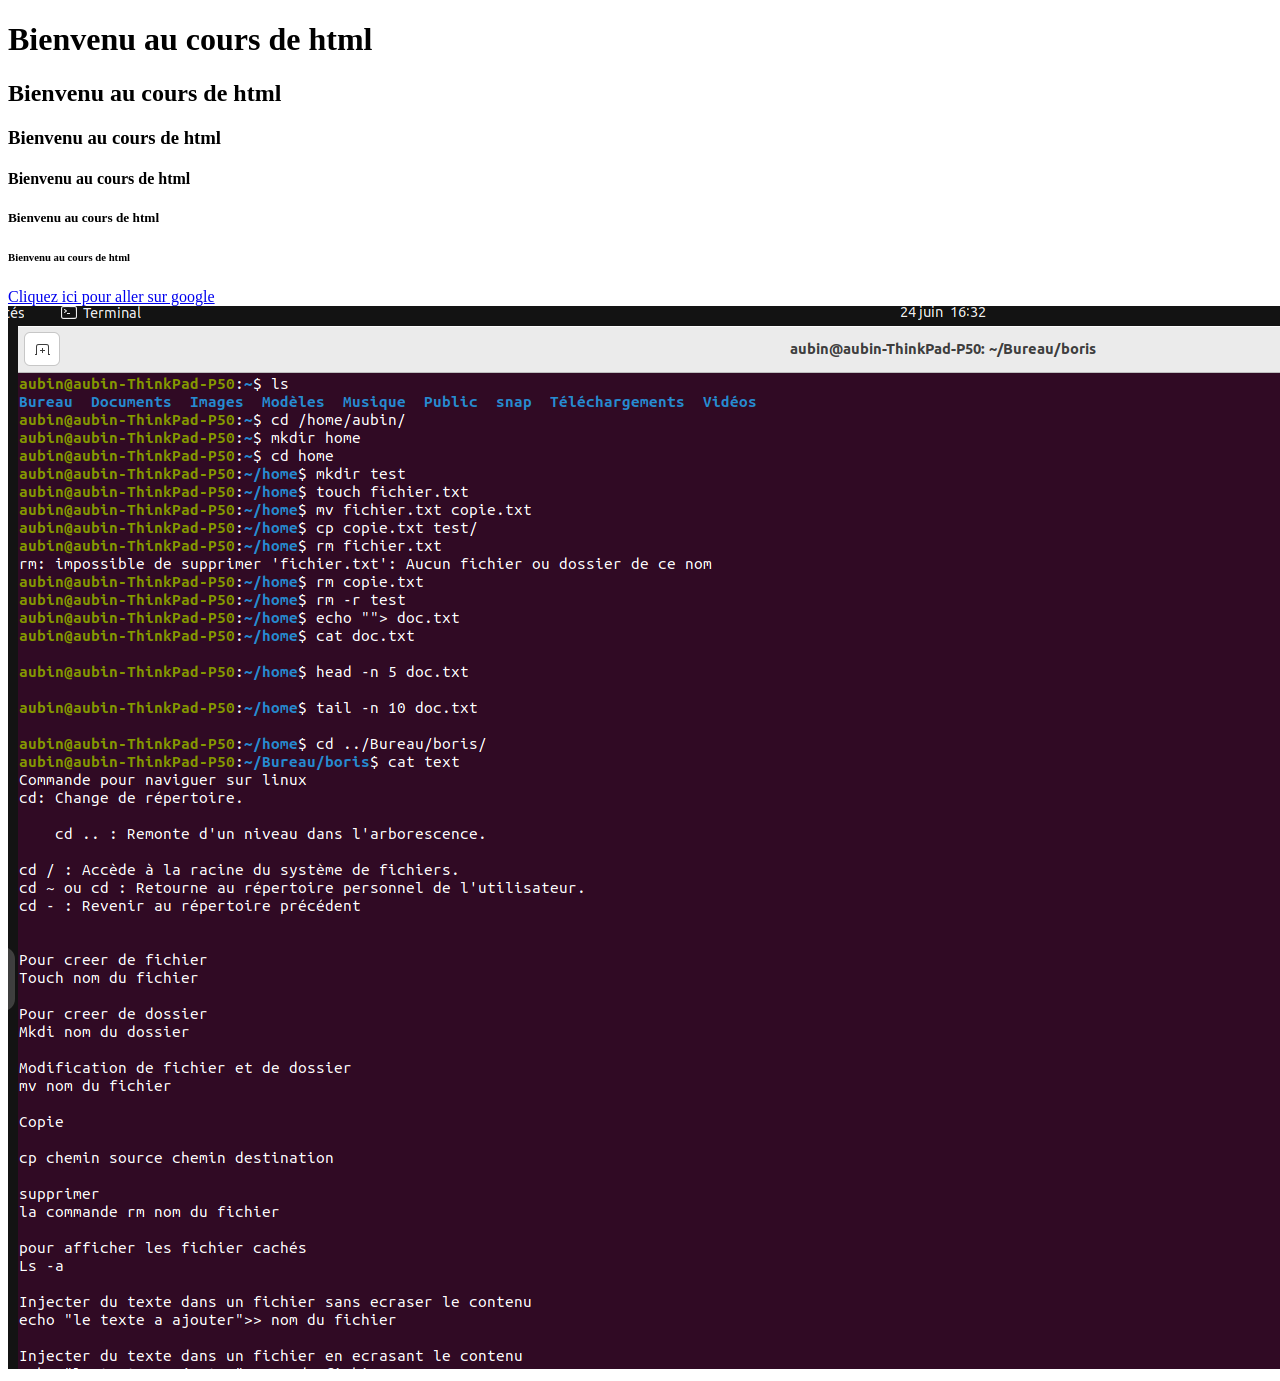
==== index.html @ fdc1e9b5 "first commit" ====
<!DOCTYPE html>
<html>

    <head>
        <meta charset="UTF-8">
        <title>Cours de html</title>
    </head>

    <body>
        <header>

        </header>
        <h1>Bienvenu au cours de html</h1>    
        <h2>Bienvenu au cours de html</h2>
        <h3>Bienvenu au cours de html</h3>
        <h4>Bienvenu au cours de html</h4>
        <h5>Bienvenu au cours de html</h5>
        <h6>Bienvenu au cours de html</h6>
        <a href="https://google.com" target="_blank">Cliquez ici pour aller sur google</a>
        <br>
        <!-- importation d'image -->
        <img src="images/capture1.png" alt="capture d'écran">
        <div>

        </div>
         <section>
            
         </section>
         <footer>
            
         </footer>
    </body>


</html>
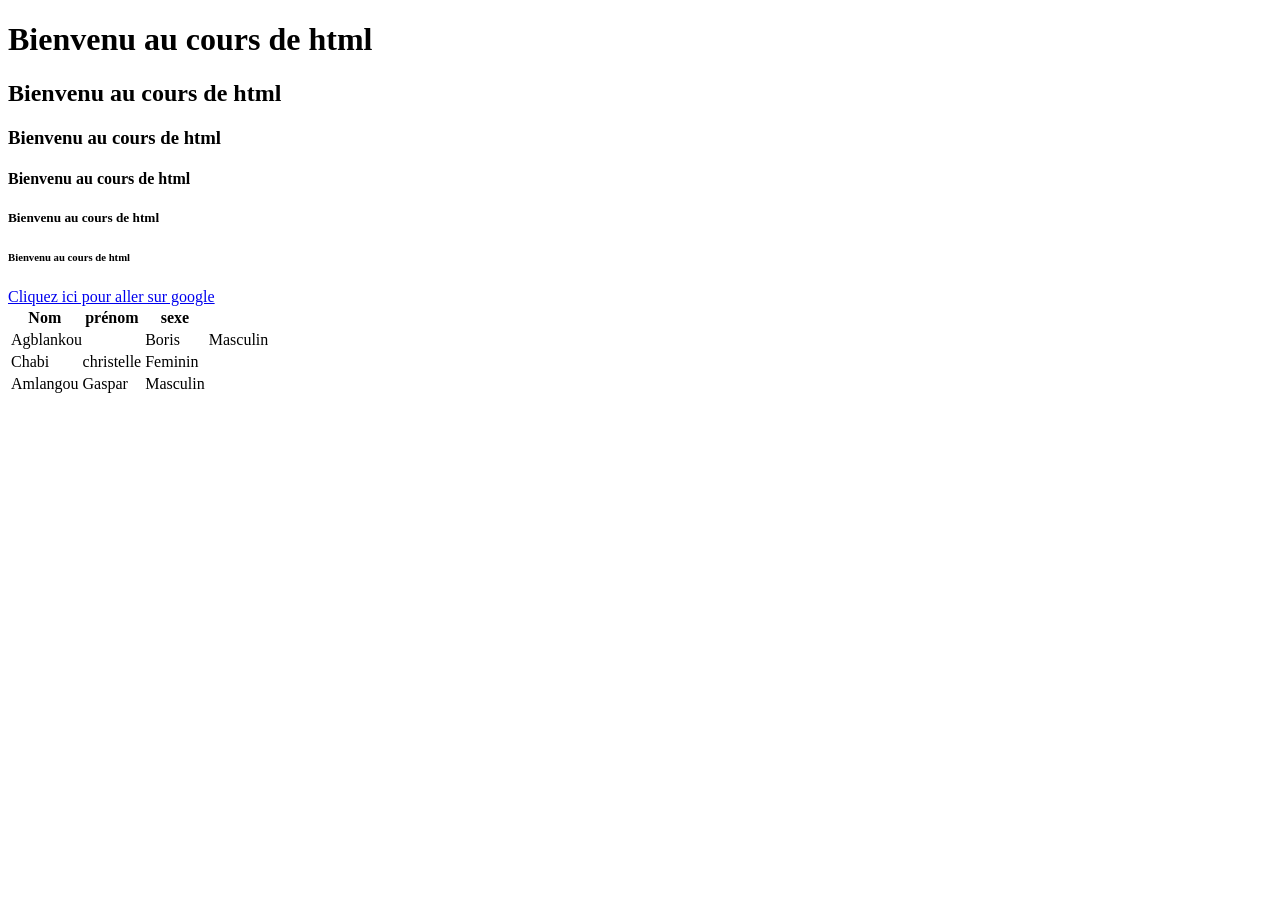
==== commit efc2cc5e: "Creation de profil_entreprise.html" ====
--- a/index.html
+++ b/index.html
@@ -4,6 +4,7 @@
     <head>
         <meta charset="UTF-8">
         <title>Cours de html</title>
+        
     </head>
 
     <body>
@@ -19,7 +20,7 @@
         <a href="https://google.com" target="_blank">Cliquez ici pour aller sur google</a>
         <br>
         <!-- importation d'image -->
-        <img src="images/capture1.png" alt="capture d'écran">
+        <!--<img src="images/capture1.png" alt="capture d'écran"> -->
         <div>
 
         </div>
@@ -29,6 +30,36 @@
          <footer>
             
          </footer>
+         <table>
+            <thead>
+                <tr>
+                    <th>Nom</th>
+                    <th>prénom</th>
+                    <th>sexe</th>
+                </tr>
+
+            </thead>
+            <tbody>
+                <tr>
+                    <td colspan="2">Agblankou</td>
+                    <td>Boris</td>
+                    <td>Masculin</td>
+                </tr>
+                <tr>
+                    <td>Chabi</td>
+                    <td>christelle</td>
+                    <td>Feminin</td>
+                </tr>
+                <tr>
+                    <td>Amlangou</td>
+                    <td>Gaspar</td>
+                    <td>Masculin</td>
+                </tr>
+            </tbody>
+            <tfoot>
+
+            </tfoot>
+         </table>
     </body>
 
 
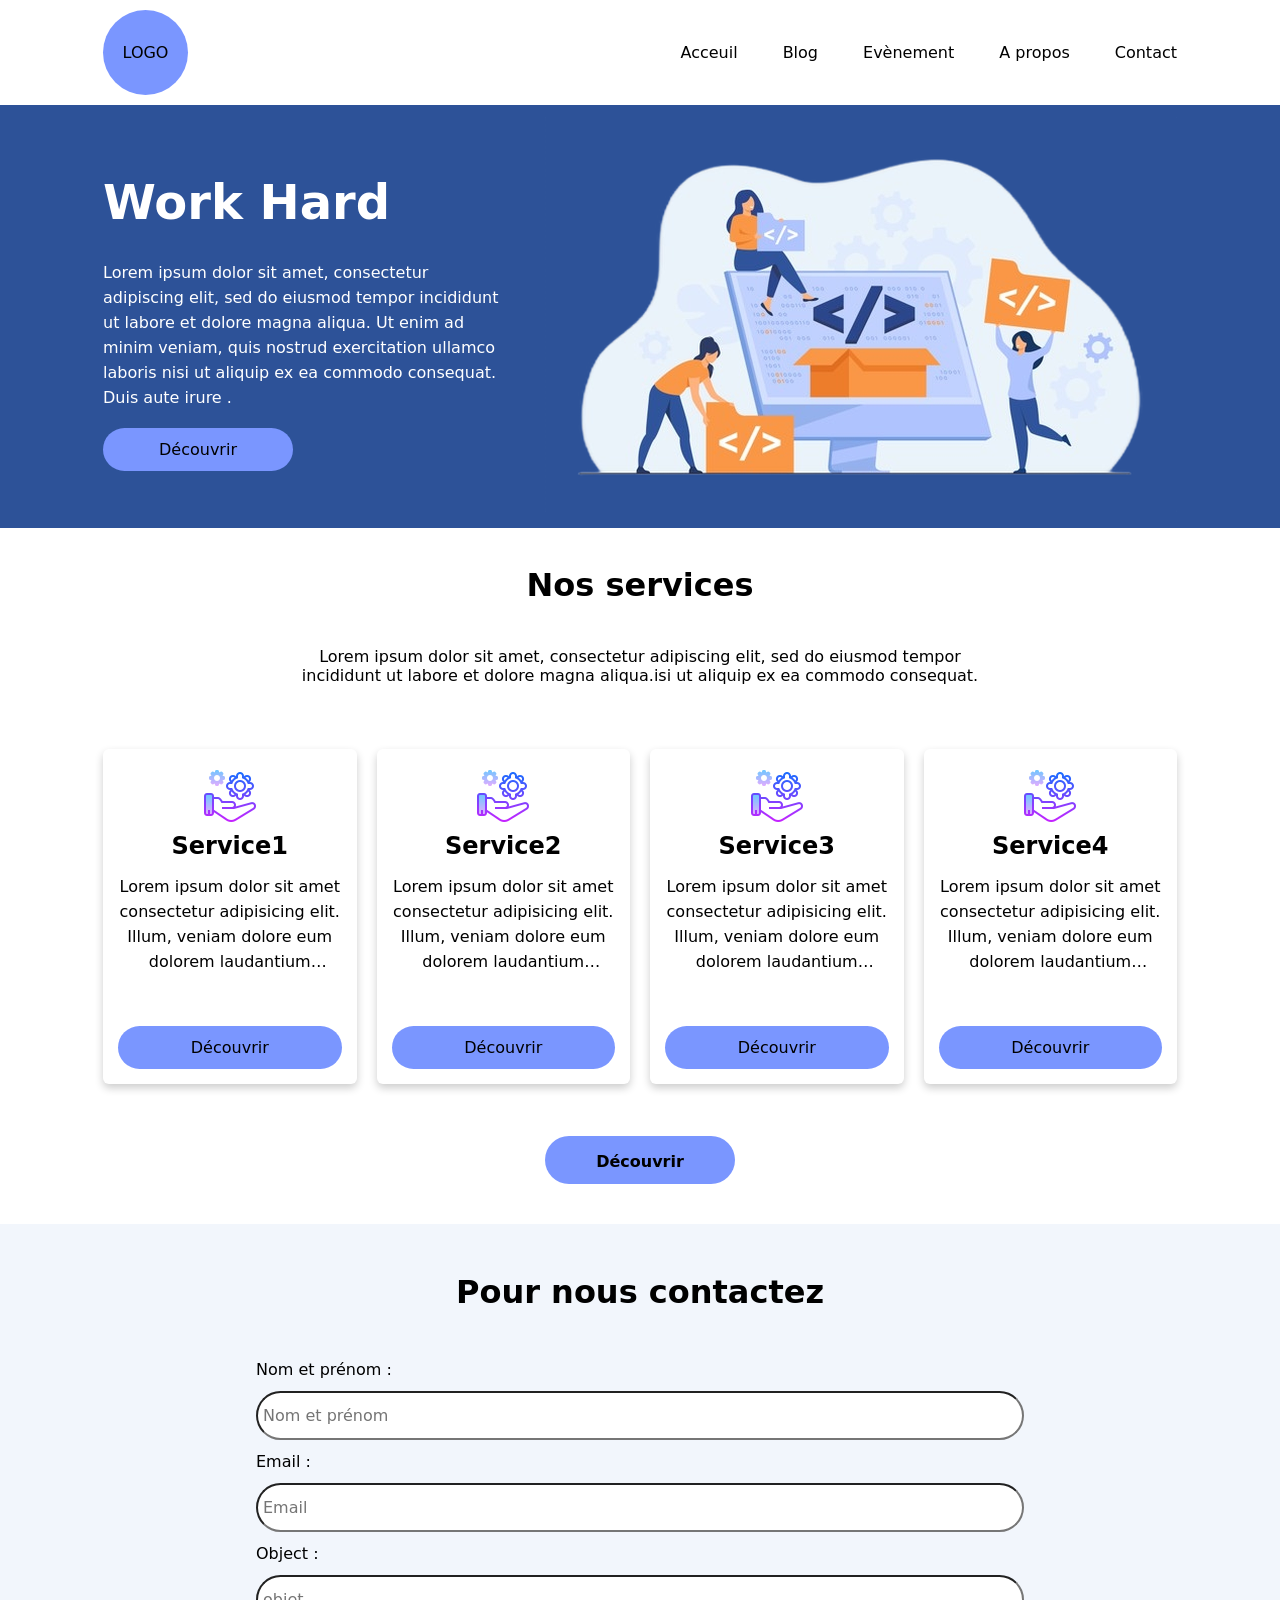
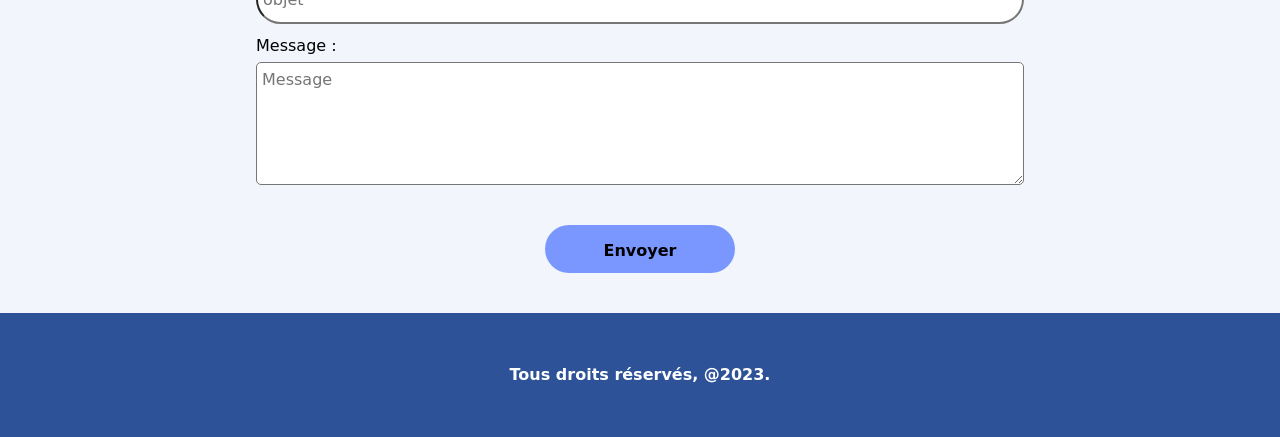
==== commit 454f6406: "Update test.css and index.html" ====
--- a/index.html
+++ b/index.html
@@ -1,66 +1,137 @@
 <!DOCTYPE html>
-<html>
+<html lang="en">
 
-    <head>
-        <meta charset="UTF-8">
-        <title>Cours de html</title>
-        
-    </head>
+<head>
+    <meta charset="UTF-8">
+    <meta name="viewport" content="width=device-width, initial-scale=1.0">
+    <link rel="stylesheet" href="./css/test.css">
+    <title>Document</title>
+</head>
 
-    <body>
-        <header>
+<body>
+    <header class="header">
+        <div class="container">
+            <div class="header_content">
+                <a href="#" class="header_left">
+                    <span>LOGO</span>
+                </a>
+                <ul class="header_right">
+                    <li class="header_right_item"><a href="#">Acceuil</a></li>
+                    <li class="header_right_item"><a href="#">Blog</a></li>
+                    <li class="header_right_item"><a href="#">Evènement</a></li>
+                    <li class="header_right_item"><a href="#">A propos</a></li>
+                    <li class="header_right_item"><a href="#">Contact</a></li>
+                </ul>
+            </div>
+        </div>
+    </header>
+    <main class="main">
+        <!-- banner-->
+        <section class="banner">
+            <div class="container">
+                <div class="banner_content">
+                    <div class="banner_left">
+                        <h1 class="banner_left_title">Work Hard</h1>
+                        <p class="banner_left_text">
+                            Lorem ipsum dolor sit amet, consectetur adipiscing elit, sed do eiusmod tempor incididunt ut
+                            labore et dolore magna aliqua. Ut enim ad minim veniam, quis nostrud exercitation ullamco
+                            laboris nisi ut aliquip ex ea commodo consequat. Duis aute irure .
+                        </p>
+                        <a href="#" class="banner_left_link">Découvrir</a>
+                    </div>
+                    <div class="banner_right">
+                        <img src="./images/image.png" alt="banner_image">
+                    </div>
+                </div>
+            </div>
+        </section>
 
-        </header>
-        <h1>Bienvenu au cours de html</h1>    
-        <h2>Bienvenu au cours de html</h2>
-        <h3>Bienvenu au cours de html</h3>
-        <h4>Bienvenu au cours de html</h4>
-        <h5>Bienvenu au cours de html</h5>
-        <h6>Bienvenu au cours de html</h6>
-        <a href="https://google.com" target="_blank">Cliquez ici pour aller sur google</a>
-        <br>
-        <!-- importation d'image -->
-        <!--<img src="images/capture1.png" alt="capture d'écran"> -->
-        <div>
-
+        <!--services-->
+        <section class="services">
+            <div class="container">
+                <div class="services_content">
+                    <h2 class="service_title">Nos services</h2>
+                    <p class="service_description">Lorem ipsum dolor sit amet, consectetur adipiscing elit, sed do
+                        eiusmod tempor incididunt ut labore et dolore magna aliqua.isi ut aliquip ex ea commodo
+                        consequat.
+                    </p>
+                    <div class="services_list">
+                        <div class="services_list_item">
+                            <img src="./images/icon.png" alt="icon" class="service_image">
+                            <h3 class="service_sub_title">Service1</h3>
+                            <p class="service_sub_description">Lorem ipsum dolor sit amet consectetur adipisicing elit.
+                                Illum, veniam dolore eum dolorem laudantium exercitationem blanditiis dolores, corrupti
+                                vel, nihil sit! Ad, maiores praesentium magni incidunt perferendis quo suscipit placeat.
+                            </p>
+                            <div class="banner_left_link">
+                                <a href="#">Découvrir</a>
+                            </div>
+                        </div>
+                        <div class="services_list_item">
+                            <img src="./images/icon.png" alt="icon" class="service_image">
+                            <h3 class="service_sub_title">Service2</h3>
+                            <p class="service_sub_description">Lorem ipsum dolor sit amet consectetur adipisicing elit.
+                                Illum, veniam dolore eum dolorem laudantium exercitationem blanditiis dolores, corrupti
+                                vel, nihil sit! Ad, maiores praesentium magni incidunt perferendis quo suscipit placeat.
+                            </p>
+                            <div class="banner_left_link">
+                                <a href="#">Découvrir</a>
+                            </div>
+                        </div>
+                        <div class="services_list_item">
+                            <img src="./images/icon.png" alt="icon" class="service_image">
+                            <h3 class="service_sub_title">Service3</h3>
+                            <p class="service_sub_description">Lorem ipsum dolor sit amet consectetur adipisicing elit.
+                                Illum, veniam dolore eum dolorem laudantium exercitationem blanditiis dolores, corrupti
+                                vel, nihil sit! Ad, maiores praesentium magni incidunt perferendis quo suscipit placeat.
+                            </p>
+                            <div class="banner_left_link">
+                                <a href="#">Découvrir</a>
+                            </div>
+                        </div>
+                        <div class="services_list_item">
+                            <img src="./images/icon.png" alt="icon" class="service_image">
+                            <h3 class="service_sub_title">Service4</h3>
+                            <p class="service_sub_description">Lorem ipsum dolor sit amet consectetur adipisicing elit.
+                                Illum, veniam dolore eum dolorem laudantium exercitationem blanditiis dolores, corrupti
+                                vel, nihil sit! Ad, maiores praesentium magni incidunt perferendis quo suscipit placeat.
+                            </p>
+                            <div class="banner_left_link">
+                                <a href="#">Découvrir</a>
+                            </div>
+                        </div>
+                    </div>
+                    <div class="services_content_button">
+                        <a href="#">Découvrir</a>
+                    </div>
+                </div>
+            </div>
+        </section>
+        <section class="formulaire">
+            <div class="container">
+                <div class="formulaire_content">
+                    <h2 class="formulaire_content_title">Pour nous contactez</h2>
+                    <form action="">
+                        <label for="nom">Nom et prénom :</label>
+                        <input type="text" id="nom" placeholder="Nom et prénom">
+                        <label for="email">Email :</label>
+                        <input type="email" id="email" placeholder="Email">
+                        <label for="objet">Object :</label>
+                        <input type="text" id="Object" placeholder="objet">
+                        <label for="message">Message :</label>
+                        <textarea name="message" id="message" rows="6" placeholder="Message"></textarea>
+                        <div class="services_content_button"><a href="#">Envoyer</a></div>
+                    </form>
+                </div>
+            </div>
+        </section>
+    </main>
+    <footer class="footer">
+        <div class="container">
+            <div class="footer_content">
+                <p>Tous droits réservés, @2023.</p>
+            </div>
         </div>
-         <section>
-            
-         </section>
-         <footer>
-            
-         </footer>
-         <table>
-            <thead>
-                <tr>
-                    <th>Nom</th>
-                    <th>prénom</th>
-                    <th>sexe</th>
-                </tr>
-
-            </thead>
-            <tbody>
-                <tr>
-                    <td colspan="2">Agblankou</td>
-                    <td>Boris</td>
-                    <td>Masculin</td>
-                </tr>
-                <tr>
-                    <td>Chabi</td>
-                    <td>christelle</td>
-                    <td>Feminin</td>
-                </tr>
-                <tr>
-                    <td>Amlangou</td>
-                    <td>Gaspar</td>
-                    <td>Masculin</td>
-                </tr>
-            </tbody>
-            <tfoot>
-
-            </tfoot>
-         </table>
-    </body>
-
-
+    </footer>
+</body>
 </html>
--- a/css/test.css
+++ b/css/test.css
@@ -0,0 +1,209 @@
+*{
+    margin: 0;
+    padding: 0;
+    font-size: 16px;
+    color: #000000;
+    font-family: system-ui;
+}
+
+body{
+    overflow-x:hidden ;
+}
+
+a{
+    text-decoration:none;
+}
+a:visited, a:focus{
+    color: initial;
+}
+
+ul li {
+    list-style: none;
+}
+
+img, svg{
+    width: 100%;
+    height: auto;
+}
+
+.container{
+    max-width: 1074px;
+    margin-right: auto;
+    margin-left: auto;
+    padding-right: 15px;
+    padding-left: 15px;
+}
+
+main.main{
+   min-height: calc(100vh - (105px + 124px)); 
+}
+
+/* header */
+.header{
+    background-color: #fff;
+    box-shadow: 0px 10px 35px 0px #0000000d;
+}
+.header_content{
+    display: flex;
+    justify-content: space-between;
+    align-items: center;
+    padding-top: 10px;
+    padding-bottom: 10px;
+}
+.header_left{
+    display: block;
+    width: 85px;
+    height: 85px;
+    border-radius: 50%;
+    background-color: #7A96FF;
+    text-align: center;
+}
+.header_left span{
+    line-height: 85px;
+}
+.header_right{
+    display: flex;
+    gap: 45px;
+}
+
+/*footer*/
+.footer{
+    background-color: #2D5298;
+}
+.footer_content{
+    min-height: 124px;
+    text-align: center;
+}
+.footer_content p{
+    color:#fff;
+    line-height: 124px;
+    font-weight: 700;
+}
+
+/* main */
+.banner{
+    background-color: #2D5298;
+}
+.banner_content{
+    padding: 12px 0;
+    display: flex;
+    align-items: center;
+    justify-content: space-between;
+    gap: 20px;
+} 
+.banner_left{
+    width: 400px;
+}
+.banner_left_title{
+    font-size: 48px;
+    color:#fff;
+    margin-bottom:30px
+}
+.banner_left_text{
+    line-height: 25px;
+    color: #fff;
+    margin-bottom: 30px;
+}
+.banner_left_link{
+    background-color: #7A96FF;
+    padding:12px 56px;
+    border-radius: 35px;
+}
+/*Nos services*/
+
+.services_content h2{
+    text-align: center;
+    font-size: 32px;
+    margin-top: 38px;
+    margin-bottom: 43px;
+}
+.services_content p{
+    max-width: 699px;
+    margin-right: auto;
+    margin-bottom: 52px;
+    margin-left: auto;
+    text-align: center;
+}
+.services_list{
+    display: flex;
+    padding: 12px 0;
+    justify-content: space-between;
+    gap: 20px;
+}
+.services_list_item{
+    width: 241px;
+    text-align: center;
+    box-shadow: 0px 4px 9px 0px #00000033;
+    padding: 15px;
+    border-radius: 6px;
+}
+.services_list_item img {
+    display: inline-block;
+    width: 64px;
+}
+.services_list_item h3{
+    font-size: 24px;
+    text-align: center;
+    margin-bottom: 14px;
+}
+.services_list_item p{
+    line-height: 25px;
+    display: -webkit-box;
+    line-clamp: 4;
+    -webkit-line-clamp: 4;
+    text-overflow:ellipsis;
+    -webkit-box-orient: vertical;
+    overflow: hidden;
+}
+.services_content_button{
+    background-color:#7A96FF ;
+    text-align: center;
+    width: 90px;
+    padding: 12px 50px ;
+    margin: 40px auto;
+    border-radius: 35px ;
+    font-size: 20px ;
+    font-weight: 700;
+
+}
+
+/*Formulaire*/
+
+.formulaire
+{
+    background-color: #F2F6FC;
+}
+.formulaire_content
+{
+    display: flex;
+    flex-direction: column;
+    align-items: center;
+}
+.formulaire_content_title
+{
+    margin: 52px 0;
+    font-size: 32px;
+    font-weight: bold;
+    line-height: 100%;
+}
+.formulaire_content form
+{
+    display: flex;
+    flex-direction: column;
+    
+}
+.formulaire_content form input{
+    width: 759px;
+    border-radius: 35px;
+    padding-left:  5px;
+    height: 45px;
+    margin: 12px 0;
+   
+}
+.formulaire_content form textarea
+{
+    border-radius: 5px;
+    padding-left: 5px;
+    padding-top: 7px;
+    margin-top: 7px;
+}
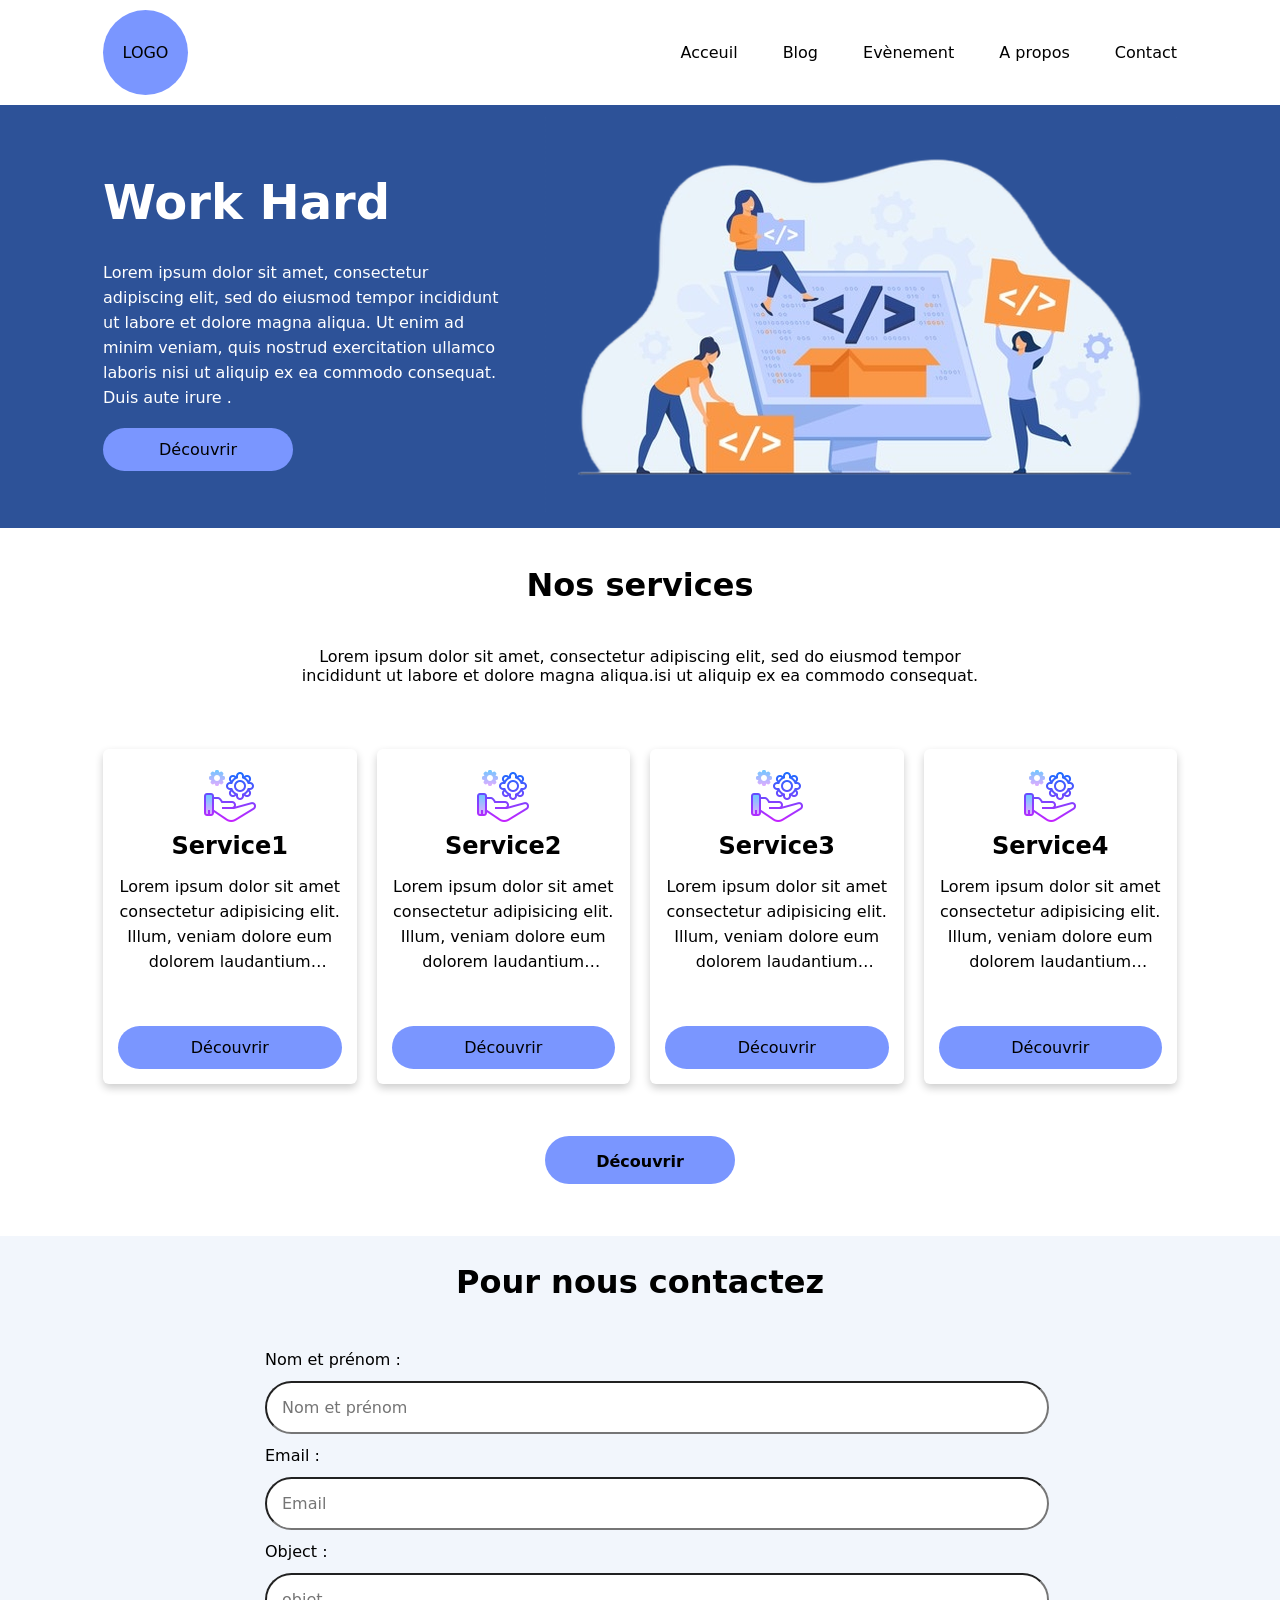
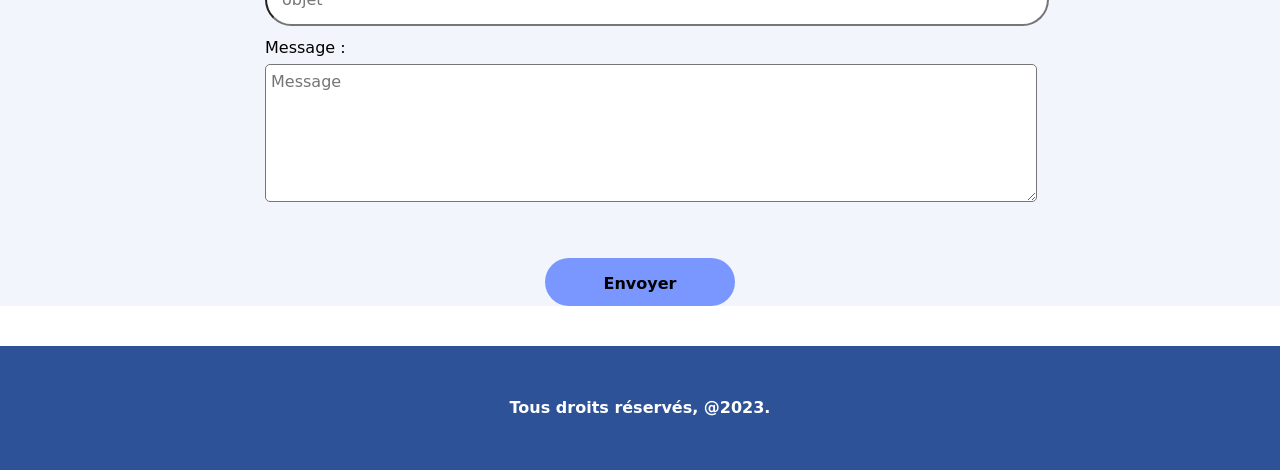
==== commit db8ed31d: "Do responsive market we Work and add icon hamburger max-width 737px" ====
--- a/index.html
+++ b/index.html
@@ -10,8 +10,14 @@
 
 <body>
     <header class="header">
+        
         <div class="container">
             <div class="header_content">
+                <div class="hamburger">
+  <span></span>
+  <span></span>
+  <span></span>
+</div>
                 <a href="#" class="header_left">
                     <span>LOGO</span>
                 </a>
@@ -112,14 +118,22 @@
                 <div class="formulaire_content">
                     <h2 class="formulaire_content_title">Pour nous contactez</h2>
                     <form action="">
-                        <label for="nom">Nom et prénom :</label>
-                        <input type="text" id="nom" placeholder="Nom et prénom">
-                        <label for="email">Email :</label>
-                        <input type="email" id="email" placeholder="Email">
-                        <label for="objet">Object :</label>
-                        <input type="text" id="Object" placeholder="objet">
-                        <label for="message">Message :</label>
-                        <textarea name="message" id="message" rows="6" placeholder="Message"></textarea>
+                       <div class="formulaire_list">
+                            <label for="nom">Nom et prénom :</label>
+                            <input type="text" id="nom" placeholder="Nom et prénom">
+                        </div>
+                        <div class="formulaire_list">
+                            <label for="email">Email :</label>
+                            <input type="email" id="email" placeholder="Email">
+                        </div>
+                        <div class="formulaire_list">
+                            <label for="objet">Object :</label>
+                            <input type="text" id="Object" placeholder="objet">
+                        </div>
+                        <div class="formulaire_list">
+                            <label for="message">Message :</label>
+                            <textarea name="message" id="message" rows="6" placeholder="Message"></textarea>
+                       </div>
                         <div class="services_content_button"><a href="#">Envoyer</a></div>
                     </form>
                 </div>
--- a/css/test.css
+++ b/css/test.css
@@ -39,6 +39,22 @@
 }
 
 /* header */
+
+    .hamburger {
+      width: 30px;
+      height: 25px;
+      display: none;
+      flex-direction: column;
+      justify-content: space-between;
+      cursor: pointer;
+    }
+
+    .hamburger span {
+      display: block;
+      height: 4px;
+      background-color: #333;
+      border-radius: 2px;
+    }
 .header{
     background-color: #fff;
     box-shadow: 0px 10px 35px 0px #0000000d;
@@ -175,29 +191,33 @@
 }
 .formulaire_content
 {
-    display: flex;
-    flex-direction: column;
-    align-items: center;
+    padding: 0 157px;
 }
 .formulaire_content_title
 {
+    
     margin: 52px 0;
     font-size: 32px;
     font-weight: bold;
     line-height: 100%;
+    text-align: center;
+    padding-top: 30px;
 }
 .formulaire_content form
 {
-    display: flex;
-    flex-direction: column;
-    
-}
-.formulaire_content form input{
-    width: 759px;
+    max-width: 750px;
+    margin: 0 auto;
+}
+.formulaire_content form label
+{
+    display: block;
+}
+.formulaire_content form input,textarea{
     border-radius: 35px;
     padding-left:  5px;
-    height: 45px;
+    padding: 15px;
     margin: 12px 0;
+    width: 100%;
    
 }
 .formulaire_content form textarea
@@ -206,4 +226,40 @@
     padding-left: 5px;
     padding-top: 7px;
     margin-top: 7px;
+}
+
+
+@media (max-width: 942px){
+    .services_list{
+        flex-wrap: wrap;
+        
+    }
+    
+}
+@media (max-width: 668px){
+       .banner_right{
+        display: none;
+    } 
+    .header_right
+    {
+        flex-wrap: wrap;
+    }
+    .banner_left
+    {
+        width: 100%;
+    }
+   
+}
+@media (max-width: 737px){
+    .header_right{
+        display: none;
+        
+    }
+    .hamburger
+    {
+        position: absolute;
+        display: flex;
+        top: 50px;
+        right: 0px;
+    }
 }
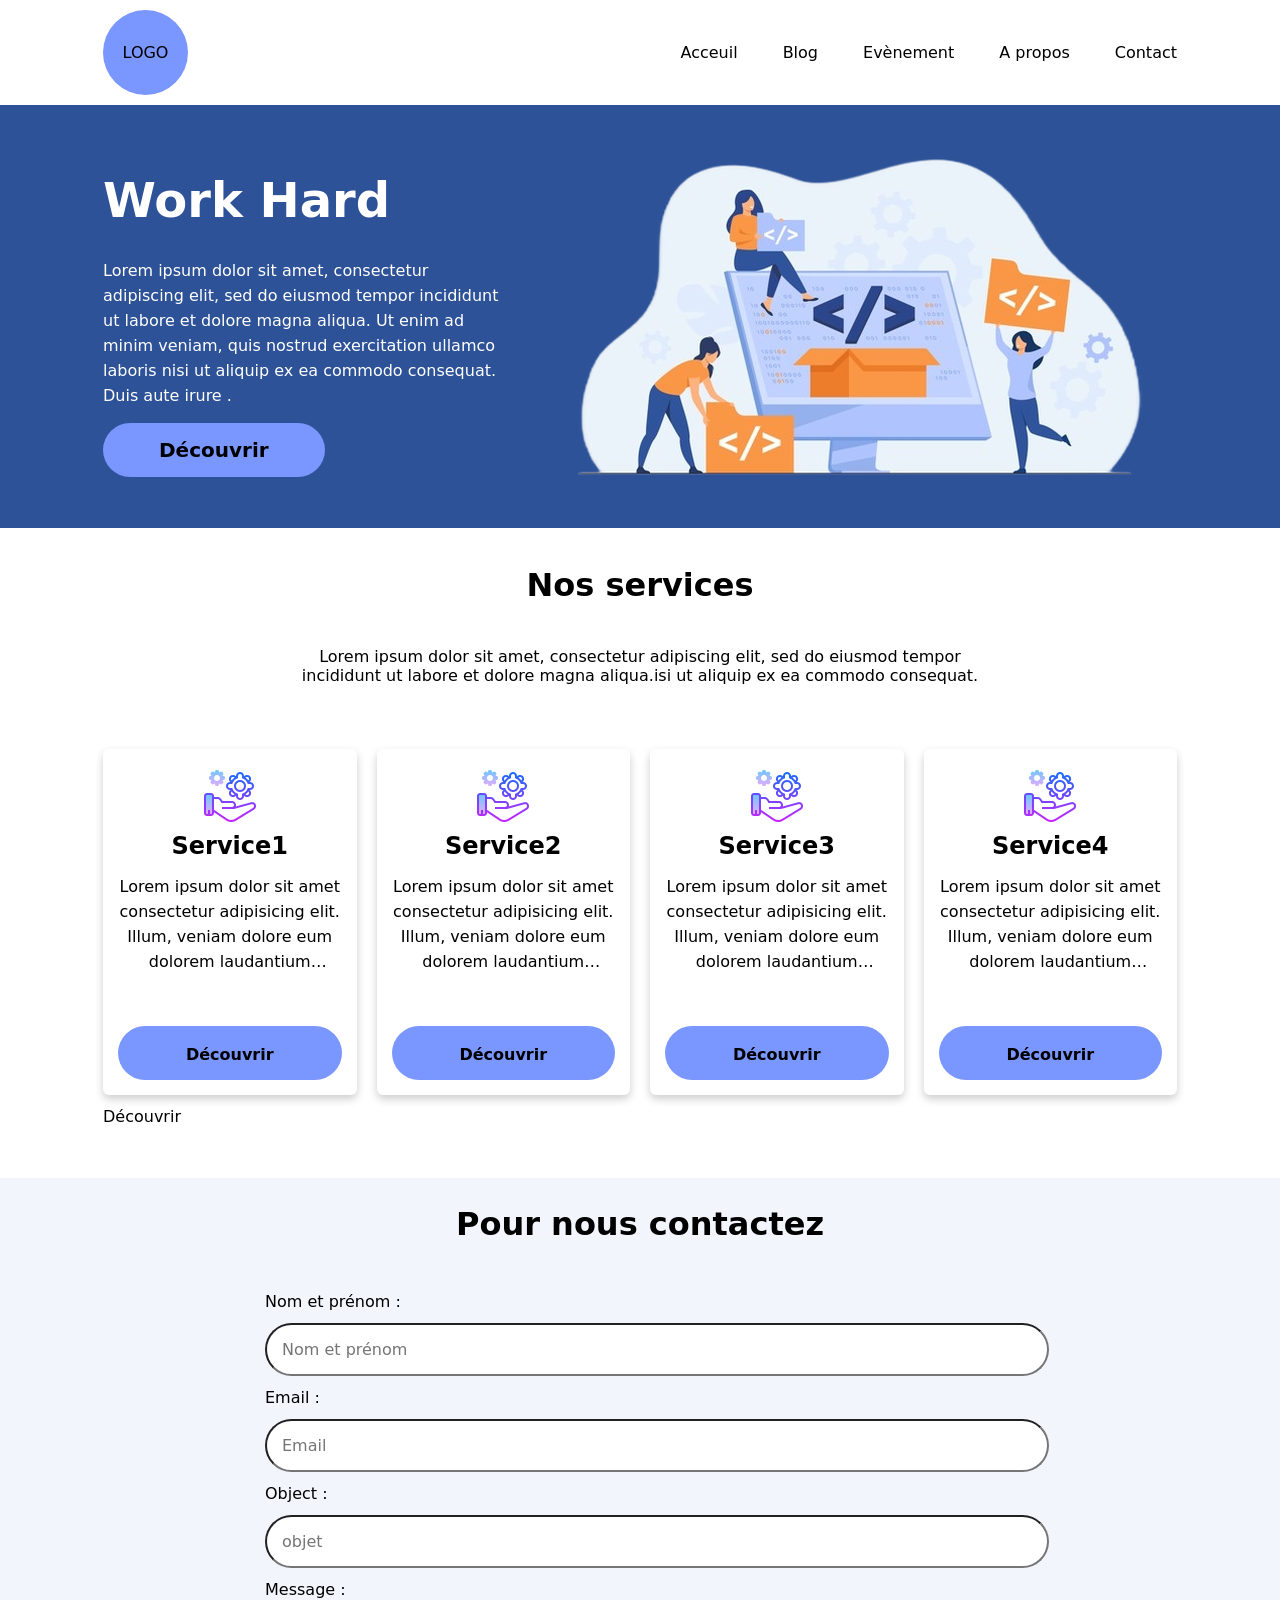
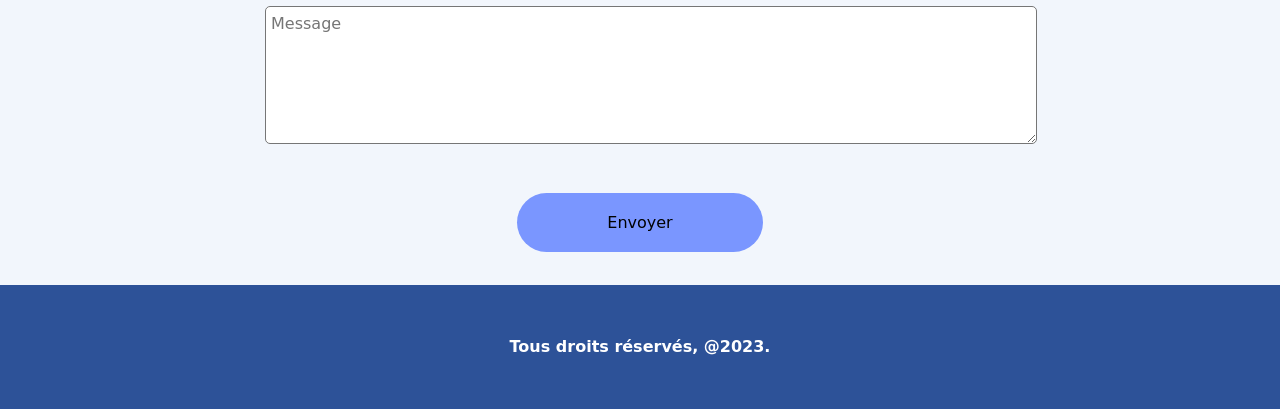
==== commit 3951ba0d: "update test.css and test.html" ====
--- a/index.html
+++ b/index.html
@@ -1,151 +1,369 @@
 <!DOCTYPE html>
 <html lang="en">
-
-<head>
-    <meta charset="UTF-8">
-    <meta name="viewport" content="width=device-width, initial-scale=1.0">
-    <link rel="stylesheet" href="./css/test.css">
+  <head>
+    <meta charset="UTF-8" />
+    <meta name="viewport" content="width=device-width, initial-scale=1.0" />
+    <link rel="stylesheet" href="./css/test.css" />
     <title>Document</title>
-</head>
-
-<body>
+  </head>
+
+  <body>
     <header class="header">
-        
-        <div class="container">
-            <div class="header_content">
-                <div class="hamburger">
-  <span></span>
-  <span></span>
-  <span></span>
-</div>
-                <a href="#" class="header_left">
-                    <span>LOGO</span>
-                </a>
-                <ul class="header_right">
-                    <li class="header_right_item"><a href="#">Acceuil</a></li>
-                    <li class="header_right_item"><a href="#">Blog</a></li>
-                    <li class="header_right_item"><a href="#">Evènement</a></li>
-                    <li class="header_right_item"><a href="#">A propos</a></li>
-                    <li class="header_right_item"><a href="#">Contact</a></li>
-                </ul>
-            </div>
-        </div>
+      <div class="container">
+        <div class="header_content">
+          <div class="hamburger">
+            <span></span>
+            <span></span>
+            <span></span>
+          </div>
+          <a href="#" class="header_left">
+            <span>LOGO</span>
+          </a>
+          <ul class="header_right">
+            <li class="header_right_item"><a href="#">Acceuil</a></li>
+            <li class="header_right_item"><a href="#">Blog</a></li>
+            <li class="header_right_item"><a href="#">Evènement</a></li>
+            <li class="header_right_item"><a href="#">A propos</a></li>
+            <li class="header_right_item"><a href="#">Contact</a></li>
+          </ul>
+        </div>
+      </div>
     </header>
     <main class="main">
-        <!-- banner-->
-        <section class="banner">
-            <div class="container">
-                <div class="banner_content">
-                    <div class="banner_left">
-                        <h1 class="banner_left_title">Work Hard</h1>
-                        <p class="banner_left_text">
-                            Lorem ipsum dolor sit amet, consectetur adipiscing elit, sed do eiusmod tempor incididunt ut
-                            labore et dolore magna aliqua. Ut enim ad minim veniam, quis nostrud exercitation ullamco
-                            laboris nisi ut aliquip ex ea commodo consequat. Duis aute irure .
-                        </p>
-                        <a href="#" class="banner_left_link">Découvrir</a>
-                    </div>
-                    <div class="banner_right">
-                        <img src="./images/image.png" alt="banner_image">
-                    </div>
+      <!-- banner-->
+      <section class="banner">
+        <div class="container">
+          <div class="banner_content">
+            <div class="banner_left">
+              <h1 class="banner_left_title">Work Hard</h1>
+              <p class="banner_left_text">
+                Lorem ipsum dolor sit amet, consectetur adipiscing elit, sed do
+                eiusmod tempor incididunt ut labore et dolore magna aliqua. Ut
+                enim ad minim veniam, quis nostrud exercitation ullamco laboris
+                nisi ut aliquip ex ea commodo consequat. Duis aute irure .
+              </p>
+              <a
+                href="#"
+                class="banner_left_link"
+                onclick="datatogglevisibility()"
+                >Découvrir</a
+              >
+            </div>
+            <div class="banner_right">
+              <img src="./images/image.png" alt="banner_image" />
+            </div>
+          </div>
+        </div>
+      </section>
+
+      <!--services-->
+      <section class="services">
+        <div class="container">
+          <div class="services_content">
+            <h2 class="service_title">Nos services</h2>
+            <p class="service_description">
+              Lorem ipsum dolor sit amet, consectetur adipiscing elit, sed do
+              eiusmod tempor incididunt ut labore et dolore magna aliqua.isi ut
+              aliquip ex ea commodo consequat.
+            </p>
+            <div class="services_list">
+              <div class="services_list_item">
+                <img src="./images/icon.png" alt="icon" class="service_image" />
+                <h3 class="service_sub_title">Service1</h3>
+                <p class="service_sub_description">
+                  Lorem ipsum dolor sit amet consectetur adipisicing elit.
+                  Illum, veniam dolore eum dolorem laudantium exercitationem
+                  blanditiis dolores, corrupti vel, nihil sit! Ad, maiores
+                  praesentium magni incidunt perferendis quo suscipit placeat.
+                </p>
+                <div class="banner_left_link">
+                  <a href="#">Découvrir</a>
                 </div>
-            </div>
-        </section>
-
-        <!--services-->
-        <section class="services">
-            <div class="container">
-                <div class="services_content">
-                    <h2 class="service_title">Nos services</h2>
-                    <p class="service_description">Lorem ipsum dolor sit amet, consectetur adipiscing elit, sed do
-                        eiusmod tempor incididunt ut labore et dolore magna aliqua.isi ut aliquip ex ea commodo
-                        consequat.
-                    </p>
-                    <div class="services_list">
-                        <div class="services_list_item">
-                            <img src="./images/icon.png" alt="icon" class="service_image">
-                            <h3 class="service_sub_title">Service1</h3>
-                            <p class="service_sub_description">Lorem ipsum dolor sit amet consectetur adipisicing elit.
-                                Illum, veniam dolore eum dolorem laudantium exercitationem blanditiis dolores, corrupti
-                                vel, nihil sit! Ad, maiores praesentium magni incidunt perferendis quo suscipit placeat.
-                            </p>
-                            <div class="banner_left_link">
-                                <a href="#">Découvrir</a>
-                            </div>
-                        </div>
-                        <div class="services_list_item">
-                            <img src="./images/icon.png" alt="icon" class="service_image">
-                            <h3 class="service_sub_title">Service2</h3>
-                            <p class="service_sub_description">Lorem ipsum dolor sit amet consectetur adipisicing elit.
-                                Illum, veniam dolore eum dolorem laudantium exercitationem blanditiis dolores, corrupti
-                                vel, nihil sit! Ad, maiores praesentium magni incidunt perferendis quo suscipit placeat.
-                            </p>
-                            <div class="banner_left_link">
-                                <a href="#">Découvrir</a>
-                            </div>
-                        </div>
-                        <div class="services_list_item">
-                            <img src="./images/icon.png" alt="icon" class="service_image">
-                            <h3 class="service_sub_title">Service3</h3>
-                            <p class="service_sub_description">Lorem ipsum dolor sit amet consectetur adipisicing elit.
-                                Illum, veniam dolore eum dolorem laudantium exercitationem blanditiis dolores, corrupti
-                                vel, nihil sit! Ad, maiores praesentium magni incidunt perferendis quo suscipit placeat.
-                            </p>
-                            <div class="banner_left_link">
-                                <a href="#">Découvrir</a>
-                            </div>
-                        </div>
-                        <div class="services_list_item">
-                            <img src="./images/icon.png" alt="icon" class="service_image">
-                            <h3 class="service_sub_title">Service4</h3>
-                            <p class="service_sub_description">Lorem ipsum dolor sit amet consectetur adipisicing elit.
-                                Illum, veniam dolore eum dolorem laudantium exercitationem blanditiis dolores, corrupti
-                                vel, nihil sit! Ad, maiores praesentium magni incidunt perferendis quo suscipit placeat.
-                            </p>
-                            <div class="banner_left_link">
-                                <a href="#">Découvrir</a>
-                            </div>
-                        </div>
-                    </div>
-                    <div class="services_content_button">
-                        <a href="#">Découvrir</a>
-                    </div>
+              </div>
+              <div class="services_list_item">
+                <img src="./images/icon.png" alt="icon" class="service_image" />
+                <h3 class="service_sub_title">Service2</h3>
+                <p class="service_sub_description">
+                  Lorem ipsum dolor sit amet consectetur adipisicing elit.
+                  Illum, veniam dolore eum dolorem laudantium exercitationem
+                  blanditiis dolores, corrupti vel, nihil sit! Ad, maiores
+                  praesentium magni incidunt perferendis quo suscipit placeat.
+                </p>
+                <div class="banner_left_link">
+                  <a href="#">Découvrir</a>
                 </div>
-            </div>
-        </section>
-        <section class="formulaire">
-            <div class="container">
-                <div class="formulaire_content">
-                    <h2 class="formulaire_content_title">Pour nous contactez</h2>
-                    <form action="">
-                       <div class="formulaire_list">
-                            <label for="nom">Nom et prénom :</label>
-                            <input type="text" id="nom" placeholder="Nom et prénom">
-                        </div>
-                        <div class="formulaire_list">
-                            <label for="email">Email :</label>
-                            <input type="email" id="email" placeholder="Email">
-                        </div>
-                        <div class="formulaire_list">
-                            <label for="objet">Object :</label>
-                            <input type="text" id="Object" placeholder="objet">
-                        </div>
-                        <div class="formulaire_list">
-                            <label for="message">Message :</label>
-                            <textarea name="message" id="message" rows="6" placeholder="Message"></textarea>
-                       </div>
-                        <div class="services_content_button"><a href="#">Envoyer</a></div>
-                    </form>
+              </div>
+              <div class="services_list_item">
+                <img src="./images/icon.png" alt="icon" class="service_image" />
+                <h3 class="service_sub_title">Service3</h3>
+                <p class="service_sub_description">
+                  Lorem ipsum dolor sit amet consectetur adipisicing elit.
+                  Illum, veniam dolore eum dolorem laudantium exercitationem
+                  blanditiis dolores, corrupti vel, nihil sit! Ad, maiores
+                  praesentium magni incidunt perferendis quo suscipit placeat.
+                </p>
+                <div class="banner_left_link">
+                  <a href="#">Découvrir</a>
                 </div>
-            </div>
-        </section>
+              </div>
+              <div class="services_list_item">
+                <img src="./images/icon.png" alt="icon" class="service_image" />
+                <h3 class="service_sub_title">Service4</h3>
+                <p class="service_sub_description">
+                  Lorem ipsum dolor sit amet consectetur adipisicing elit.
+                  Illum, veniam dolore eum dolorem laudantium exercitationem
+                  blanditiis dolores, corrupti vel, nihil sit! Ad, maiores
+                  praesentium magni incidunt perferendis quo suscipit placeat.
+                </p>
+                <div class="banner_left_link">
+                  <a href="#">Découvrir</a>
+                </div>
+              </div>
+            </div>
+            <div class="services_content_button">
+              <a href="#">Découvrir</a>
+            </div>
+          </div>
+        </div>
+      </section>
+      <section class="formulaire">
+        <div class="container">
+          <div class="formulaire_content">
+            <h2 class="formulaire_content_title">Pour nous contactez</h2>
+            <div
+              id="login"
+              style="
+                width: 150px;
+                height: 50px;
+                background-color: aqua;
+                border-radius: 20px;
+                margin: 0 auto;
+                text-align: center;
+                align-content: center;
+                display: none;
+              "
+            >
+              Connexion réussi
+            </div>
+            <form action="" id="form" method="">
+              <div class="formulaire_list">
+                <label for="nom">Nom et prénom :</label>
+                <input
+                  type="text"
+                  id="name"
+                  placeholder="Nom et prénom"
+                  autocomplete="none"
+                  class="input"
+                />
+                <p style="display: none" class="name_message_error"></p>
+              </div>
+              <div class="formulaire_list">
+                <label for="email">Email :</label>
+                <input
+                  type="email"
+                  id="email"
+                  placeholder="Email"
+                  
+                  class="input"
+                />
+                <p style="display: none" class="email_message_error"></p>
+              </div>
+              <div class="formulaire_list">
+                <label for="objet">Object :</label>
+                <input
+                  type="text"
+                  id="Object"
+                  placeholder="objet"
+                  
+                  class="input"
+                />
+                <p style="display: none" class="object"></p>
+              </div>
+              <div class="formulaire_list">
+                <label for="message">Message :</label>
+                <textarea
+                  name="message"
+                  id="message"
+                  rows="6"
+                  placeholder="Message"
+                  
+                ></textarea>
+                
+              </div>
+              <div class="formulaire_button">
+                <button id="button" type="submit">Envoyer</button>
+              </div>
+            </form>
+          </div>
+        </div>
+      </section>
     </main>
     <footer class="footer">
-        <div class="container">
-            <div class="footer_content">
-                <p>Tous droits réservés, @2023.</p>
-            </div>
-        </div>
+      <div class="container">
+        <div class="footer_content">
+          <p>Tous droits réservés, @2023.</p>
+        </div>
+      </div>
     </footer>
-</body>
-</html>+
+    <!-- <script>
+      /*  function nombre_premier(nombre) {
+             let is_first = true;
+             for (i = 2; i <= nombre / 2; i++) {
+               if (nombre % i === 0) {
+                 is_first = false;
+                 console.log("Votre nombre n'est pas un nombre premier");
+                 break;
+               }
+             }
+             if (is_first) {
+               console.log("Votre nombre est un nombre premier");
+             }
+           }
+           nombre_premier(1);
+      */
+      /*   function moyenne(nombre1,nombre2,nombre3)
+             {
+                 console.log("Voici votre moyenne")
+                 console.log((nombre1+nombre2+nombre3)/3);
+             }
+             moyenne(20,20,27);
+
+      */
+      /*  let jours = "tftyfyt";
+           switch (jours) {
+             case "LUNDI":
+               console.log("C'est le début de la semaine");
+               break;
+             case "Samedi":
+             case "Dimanche":
+               console.log("C'est le weekend");
+               break
+             default:
+               console.log("Jour ouvré");
+           } */
+      /* function table_des_operations(nombre, operator) {
+             let soustration = "-";
+             let addition = "+";
+             let multiplication = "*";
+             let division = "/";
+             if (operator == soustration) {
+               console.log("Voici votre table de soustration de nombre " + nombre);
+               for (i = 0; i <= 9; i++) {
+                 let result = nombre - i;
+                 console.log(nombre + "-" + i + "=" + result);
+               }
+             } else if (operator == addition) {
+               console.log("Voici votre table d'addition du nombre " + nombre);
+               for (i = 0; i <= 9; i++) {
+                 let result = nombre + i;
+                 console.log(nombre + "+" + i + "=" + result);
+               }
+             } else if (operator == multiplication) {
+               console.log(
+                 "Voici votre table de multiplication du nombre " + nombre
+               );
+               for (i = 0; i <= 9; i++) {
+                 let result = nombre * i;
+                 console.log(nombre + "X" + i + "=" + result);
+               }
+             } else if (operator == division) {
+               console.log("Voici votre table de division du nombre " + nombre);
+               for (i = 1; i <= 9; i++) {
+                 let result = nombre / i;
+                 console.log(nombre + "/" + i + "=" + result);
+               }
+             }
+           }
+           table_des_operations(7, "*"); */
+
+      //let age = 13;
+      /* if(age>=18)
+           {
+             console.log("Vous êtes majeurs")
+           }
+           else
+           console.log("Vous êtes encors mineurs")
+      */
+      /*  let test = age <= 10 ? "Vous êtes un enfant" : age >10 && age <18 ? "Vous êtes un adolescant" : "Vous êtes majeurs"
+           console.log(test) */
+
+      /*   let jours = [
+        "Lundi",
+        "Mardi",
+        "Mercredi",
+        "Jeudi",
+        "Vendredi",
+        "Samedi",
+        "Vendredi",
+        "Dimanche",
+      ];
+      jours.forEach((jour) => {
+        console.log("Jours de la semaine " + jour);
+      });
+      console.log(
+        "======================================================================================"
+      );
+      let numbers = [2, 5, 7, 9];
+      let double = 0;
+      numbers.forEach((numb, index) => {
+        double = numb[index] * 2;
+      });
+      console.log(numbers);
+      numbers.forEach((doubl, index) => {
+        console.log(doubl);
+      });
+      console.log(
+        "======================================================================================"
+      );
+      function table_operator(number, operator) {
+        let operatore = {
+          "+": "addition",
+          "-": "soustration",
+          "/": "division",
+          "*": "multiplication",
+        };
+
+        console.log(
+          "Voici votre table de " + operatore[operator] + " du nombre " + number
+        );
+
+        for (i = 0; i <= 12; i++) {
+          switch (operator) {
+            case "+":
+              resultat = number + i;
+              console.log(number + "+" + i + "=" + resultat);
+              break;
+            case "-":
+              resultat = number - i;
+              console.log(number + "-" + i + "=" + resultat);
+              break;
+            case "x":
+            case "*":
+              resultat = number * i;
+              console.log(number + "x" + i + "=" + resultat);
+              break;
+            case "/":
+              resultat = number / i;
+              console.log(number + "/" + i + "=" + resultat);
+              break;
+            default:
+              console.log("Vous de devez choisir un operateur");
+              break;
+          }
+        }
+      }
+      table_operator(7, "*"); -->
+
+    <!--   let strings = ["Orange", "Banane", "Singe", "Verdragon"];
+       let tailles = [];
+      strings.forEach((string) => {
+        console.log(string);
+        tailles.push(string.length);
+       });
+      console.log(tailles);
+       
+    </script>-->
+    <script src="script.js"></script>
+  </body>
+</html>
--- a/css/test.css
+++ b/css/test.css
@@ -1,265 +1,289 @@
-*{
-    margin: 0;
-    padding: 0;
-    font-size: 16px;
-    color: #000000;
-    font-family: system-ui;
-}
-
-body{
-    overflow-x:hidden ;
-}
-
-a{
-    text-decoration:none;
-}
-a:visited, a:focus{
-    color: initial;
+* {
+  margin: 0;
+  padding: 0;
+  font-size: 16px;
+  color: #000000;
+  font-family: system-ui;
+}
+
+body {
+  overflow-x: hidden;
+}
+
+a {
+  text-decoration: none;
+  border: none;
+}
+button{
+  border: none;
+}
+a:visited,
+a:focus {
+  color: initial;
 }
 
 ul li {
-    list-style: none;
-}
-
-img, svg{
-    width: 100%;
-    height: auto;
-}
-
-.container{
-    max-width: 1074px;
-    margin-right: auto;
-    margin-left: auto;
-    padding-right: 15px;
-    padding-left: 15px;
-}
-
-main.main{
-   min-height: calc(100vh - (105px + 124px)); 
+  list-style: none;
+}
+
+img,
+svg {
+  width: 100%;
+  height: auto;
+}
+
+.container {
+  max-width: 1074px;
+  margin-right: auto;
+  margin-left: auto;
+  padding-right: 15px;
+  padding-left: 15px;
+}
+.but{
+  width: 60px;
+  margin: 50px auto;
+
+}
+
+main.main {
+  min-height: calc(100vh - (105px + 124px));
 }
 
 /* header */
 
-    .hamburger {
-      width: 30px;
-      height: 25px;
-      display: none;
-      flex-direction: column;
-      justify-content: space-between;
-      cursor: pointer;
-    }
-
-    .hamburger span {
-      display: block;
-      height: 4px;
-      background-color: #333;
-      border-radius: 2px;
-    }
-.header{
-    background-color: #fff;
-    box-shadow: 0px 10px 35px 0px #0000000d;
-}
-.header_content{
-    display: flex;
-    justify-content: space-between;
-    align-items: center;
-    padding-top: 10px;
-    padding-bottom: 10px;
-}
-.header_left{
-    display: block;
-    width: 85px;
-    height: 85px;
-    border-radius: 50%;
-    background-color: #7A96FF;
-    text-align: center;
-}
-.header_left span{
-    line-height: 85px;
-}
-.header_right{
-    display: flex;
-    gap: 45px;
+.hamburger {
+  width: 30px;
+  height: 25px;
+  display: none;
+  flex-direction: column;
+  justify-content: space-between;
+  cursor: pointer;
+}
+
+.hamburger span {
+  display: block;
+  height: 4px;
+  background-color: #333;
+  border-radius: 2px;
+}
+.header {
+  background-color: #fff;
+  box-shadow: 0px 10px 35px 0px #0000000d;
+}
+.header_content {
+  display: flex;
+  justify-content: space-between;
+  align-items: center;
+  padding-top: 10px;
+  padding-bottom: 10px;
+}
+.header_left {
+  display: block;
+  width: 85px;
+  height: 85px;
+  border-radius: 50%;
+  background-color: #7a96ff;
+  text-align: center;
+}
+.header_left span {
+  line-height: 85px;
+}
+.header_right {
+  display: flex;
+  gap: 45px;
+  font-family: 'Montserrat', sans-serif;
+  font-weight: 600px;
+                                                
 }
 
 /*footer*/
 .footer{
-    background-color: #2D5298;
-}
-.footer_content{
-    min-height: 124px;
-    text-align: center;
-}
-.footer_content p{
-    color:#fff;
-    line-height: 124px;
+  background-color: #2d5298;
+}
+.footer_content {
+  min-height: 124px;
+  text-align: center;
+}
+.footer_content p {
+  color: #fff;
+  line-height: 124px;
+  font-weight: 700;
+}
+
+/* main */
+.banner {
+  background-color: #2d5298;
+}
+.banner_content {
+  padding: 12px 0;
+  display: flex;
+  align-items: center;
+  justify-content: space-between;
+  gap: 20px;
+}
+.banner_left {
+  width: 400px;
+}
+.banner_left_title {
+  font-size: 48px;
+  color: #fff;
+  margin-bottom: 30px;
+}
+.banner_left_text {
+  line-height: 25px;
+  color: #fff;
+  margin-bottom: 30px;
+}
+.banner_left_link {
+  background-color: #7a96ff;
+  padding: 15px 56px;
+  border-radius: 35px;
+  font-size: 20px;
     font-weight: 700;
-}
-
-/* main */
-.banner{
-    background-color: #2D5298;
-}
-.banner_content{
-    padding: 12px 0;
+  
+}
+
+.hidden {
+  background-color: white;
+  padding: 12px 56px;
+  border-radius: 35px;
+}
+
+/*Nos services*/
+
+.services_content h2 {
+  text-align: center;
+  font-size: 32px;
+  margin-top: 38px;
+  margin-bottom: 43px;
+}
+.services_content p {
+  max-width: 699px;
+  margin-right: auto;
+  margin-bottom: 52px;
+  margin-left: auto;
+  text-align: center;
+}
+.services_list {
+  display: flex;
+  padding: 12px 0;
+  justify-content: space-between;
+  gap: 20px;
+}
+.active {
+  box-shadow: 0px 4px 150px 50px #00000033 !important;
+  transform: scale(1.2);
+  
+}
+.services_list_item {
+  width: 241px;
+  text-align: center;
+  box-shadow: 0px 4px 9px 0px #00000033;
+  padding: 15px;
+  border-radius: 6px;
+  transition: 0.5s;
+}
+.services_list_item img {
+  display: inline-block;
+  width: 64px;
+}
+.services_list_item h3 {
+  font-size: 24px;
+  text-align: center;
+  margin-bottom: 14px;
+}
+.services_list_item p {
+  line-height: 25px;
+  display: -webkit-box;
+  line-clamp: 4;
+  -webkit-line-clamp: 4;
+  text-overflow: ellipsis;
+  -webkit-box-orient: vertical;
+  overflow: hidden;
+}
+.services_content .button {
+  background-color: #7a96ff;
+  text-align: center;
+  width: 90px;
+  padding: 12px 50px;
+  margin: 40px auto;
+  border-radius: 35px;
+  font-size: 20px;
+  font-weight: 700;
+}
+
+/*Formulaire*/
+
+.formulaire {
+  background-color: #f2f6fc;
+}
+.formulaire_content {
+  padding: 0 157px;
+}
+.formulaire_content_title {
+  margin: 52px 0;
+  font-size: 32px;
+  font-weight: bold;
+  line-height: 100%;
+  text-align: center;
+  padding-top: 30px;
+}
+.formulaire_content form {
+  max-width: 750px;
+  margin: 0 auto;
+}
+.formulaire_content form label {
+  display: block;
+}
+.formulaire_content form input,
+textarea {
+  border-radius: 35px;
+  padding-left: 5px;
+  padding: 15px;
+  margin: 12px 0;
+  width: 100%;
+}
+.formulaire_content form textarea {
+  border-radius: 5px;
+  padding-left: 5px;
+  padding-top: 7px;
+  margin-top: 7px;
+}
+#button{
+  text-align: center;
+  padding: 20px 90px;
+  margin:33px auto;
+  background-color: #7a96ff;
+  border-radius: 50px;
+}
+.formulaire_button
+{
+  text-align: center  ;
+}
+@media (max-width: 942px) {
+  .services_list {
+    flex-wrap: wrap;
+  }
+}
+@media (max-width: 668px) {
+  .banner_right {
+    display: none;
+  }
+  .header_right {
+    flex-wrap: wrap;
+  }
+  .banner_left {
+    width: 100%;
+  }
+}
+@media (max-width: 737px) {
+  .header_right {
+    display: none;
+  }
+  .hamburger {
+    position: absolute;
     display: flex;
-    align-items: center;
-    justify-content: space-between;
-    gap: 20px;
-} 
-.banner_left{
-    width: 400px;
-}
-.banner_left_title{
-    font-size: 48px;
-    color:#fff;
-    margin-bottom:30px
-}
-.banner_left_text{
-    line-height: 25px;
-    color: #fff;
-    margin-bottom: 30px;
-}
-.banner_left_link{
-    background-color: #7A96FF;
-    padding:12px 56px;
-    border-radius: 35px;
-}
-/*Nos services*/
-
-.services_content h2{
-    text-align: center;
-    font-size: 32px;
-    margin-top: 38px;
-    margin-bottom: 43px;
-}
-.services_content p{
-    max-width: 699px;
-    margin-right: auto;
-    margin-bottom: 52px;
-    margin-left: auto;
-    text-align: center;
-}
-.services_list{
-    display: flex;
-    padding: 12px 0;
-    justify-content: space-between;
-    gap: 20px;
-}
-.services_list_item{
-    width: 241px;
-    text-align: center;
-    box-shadow: 0px 4px 9px 0px #00000033;
-    padding: 15px;
-    border-radius: 6px;
-}
-.services_list_item img {
-    display: inline-block;
-    width: 64px;
-}
-.services_list_item h3{
-    font-size: 24px;
-    text-align: center;
-    margin-bottom: 14px;
-}
-.services_list_item p{
-    line-height: 25px;
-    display: -webkit-box;
-    line-clamp: 4;
-    -webkit-line-clamp: 4;
-    text-overflow:ellipsis;
-    -webkit-box-orient: vertical;
-    overflow: hidden;
-}
-.services_content_button{
-    background-color:#7A96FF ;
-    text-align: center;
-    width: 90px;
-    padding: 12px 50px ;
-    margin: 40px auto;
-    border-radius: 35px ;
-    font-size: 20px ;
-    font-weight: 700;
-
-}
-
-/*Formulaire*/
-
-.formulaire
-{
-    background-color: #F2F6FC;
-}
-.formulaire_content
-{
-    padding: 0 157px;
-}
-.formulaire_content_title
-{
-    
-    margin: 52px 0;
-    font-size: 32px;
-    font-weight: bold;
-    line-height: 100%;
-    text-align: center;
-    padding-top: 30px;
-}
-.formulaire_content form
-{
-    max-width: 750px;
-    margin: 0 auto;
-}
-.formulaire_content form label
-{
-    display: block;
-}
-.formulaire_content form input,textarea{
-    border-radius: 35px;
-    padding-left:  5px;
-    padding: 15px;
-    margin: 12px 0;
-    width: 100%;
-   
-}
-.formulaire_content form textarea
-{
-    border-radius: 5px;
-    padding-left: 5px;
-    padding-top: 7px;
-    margin-top: 7px;
-}
-
-
-@media (max-width: 942px){
-    .services_list{
-        flex-wrap: wrap;
-        
-    }
-    
-}
-@media (max-width: 668px){
-       .banner_right{
-        display: none;
-    } 
-    .header_right
-    {
-        flex-wrap: wrap;
-    }
-    .banner_left
-    {
-        width: 100%;
-    }
-   
-}
-@media (max-width: 737px){
-    .header_right{
-        display: none;
-        
-    }
-    .hamburger
-    {
-        position: absolute;
-        display: flex;
-        top: 50px;
-        right: 0px;
-    }
-}+    top: 50px;
+    right: 0px;
+  }
+}
